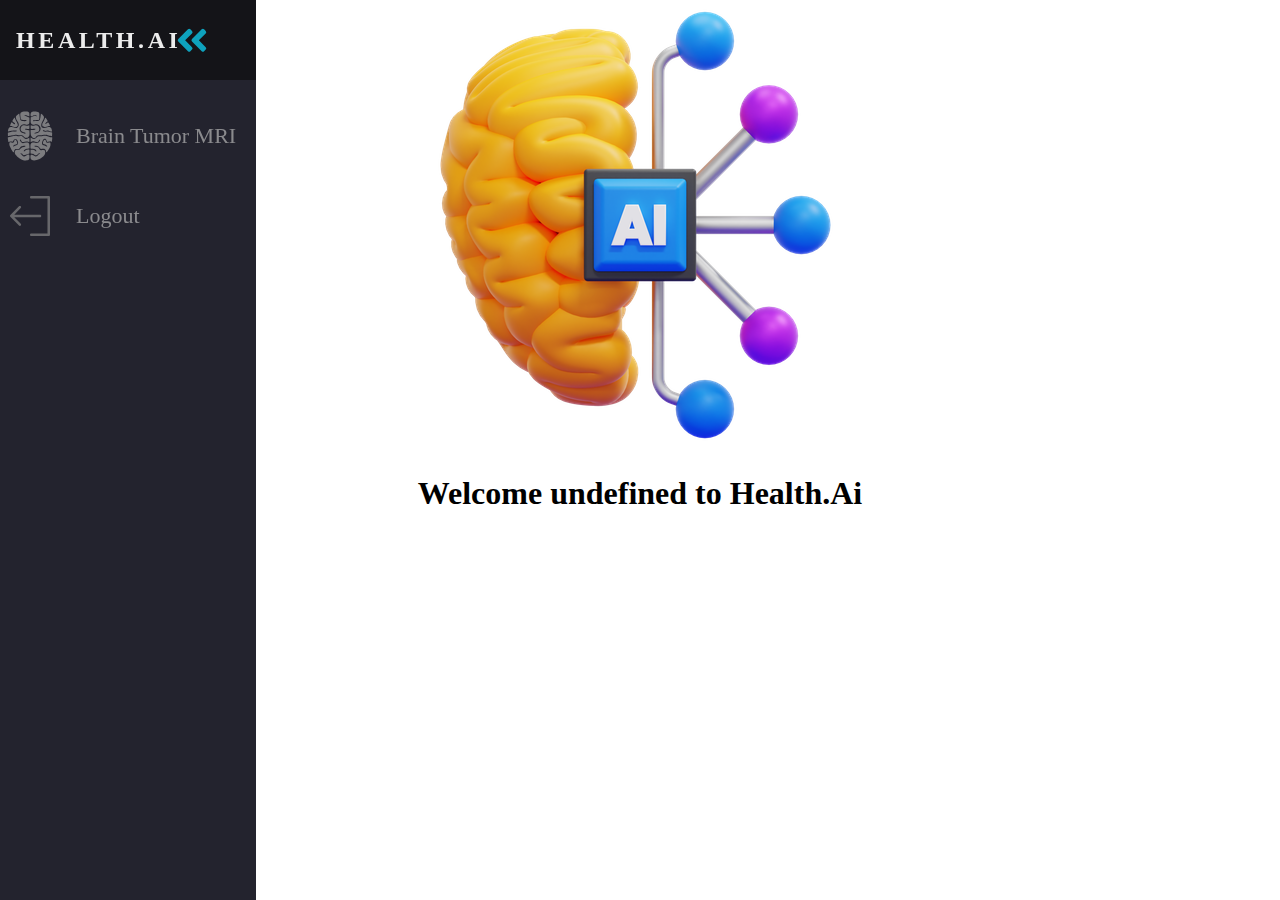
==== dashboard.html @ 9c0617b1 "Add dashboard" ====
<!DOCTYPE html>
<html lang="en">

<head>
  <script src="js/apiClient.js"></script>
  <script src="js/utils.js">  </script>
  <script src="js/api/user/api.js"></script>
  <script>validate()</script>
  <meta charset="UTF-8">
  <meta http-equiv="X-UA-Compatible" content="IE=edge">
  <meta name="viewport" content="width=device-width, initial-scale=1.0">
  <title>Health.Ai</title>
  <link href="assets/img/brain icon.svg" rel="icon">
  <link rel="stylesheet" href="style.css">

  <style>
    .card {
      box-shadow: 0 4px 8px 0 rgba(0, 0, 0, 0.2);
      max-width: 300px;
      margin: auto;
      text-align: center;
      font-family: arial;
    }

    .card:hover {
      box-shadow: 0px 8px 8px 2px rgb(155, 27, 187);
    }

    .title {
      color: grey;
      font-size: 18px;
    }

    button {
      border: none;
      outline: 0;
      display: inline-block;
      padding: 8px;
      color: white;
      background-color: #000;
      text-align: center;
      cursor: pointer;
      width: 100%;
      font-size: 18px;
    }

    a {
      text-decoration: none;
      font-size: 22px;
      color: black;
    }

    button:hover,
    a:hover {
      opacity: 0.7;
    }


    /* loader */


    .loader {
      border: 16px solid #00000000;
      border-radius: 50%;
      border-top: 16px solid rgb(155, 27, 187);
      width: 120px;
      height: 120px;
      -webkit-animation: spin 1s linear infinite;
      /* Safari */
      animation: spin 1s linear infinite;
    }

    /* Safari */
    @-webkit-keyframes spin {
      0% {
        -webkit-transform: rotate(0deg);
      }

      100% {
        -webkit-transform: rotate(360deg);
      }
    }

    @keyframes spin {
      0% {
        transform: rotate(0deg);
      }

      100% {
        transform: rotate(360deg);
      }
    }
  </style>
</head>

<body onload="welcome()">
  <nav class="navbar">
    <ul class="navbar-nav">
      <li class="logo">
        <d href="/dashboard.html" class="nav-link">
          <span class="link-text logo-text">Health.Ai</span>
          <svg aria-hidden="true" focusable="false" data-prefix="fad" data-icon="angle-double-right" role="img"
            xmlns="http://www.w3.org/2000/svg" viewBox="0 0 448 512"
            class="svg-inline--fa fa-angle-double-right fa-w-14 fa-5x">
            <g class="fa-group">
              <path fill="currentColor"
                d="M224 273L88.37 409a23.78 23.78 0 0 1-33.8 0L32 386.36a23.94 23.94 0 0 1 0-33.89l96.13-96.37L32 159.73a23.94 23.94 0 0 1 0-33.89l22.44-22.79a23.78 23.78 0 0 1 33.8 0L223.88 239a23.94 23.94 0 0 1 .1 34z"
                class="fa-secondary"></path>
              <path fill="currentColor"
                d="M415.89 273L280.34 409a23.77 23.77 0 0 1-33.79 0L224 386.26a23.94 23.94 0 0 1 0-33.89L320.11 256l-96-96.47a23.94 23.94 0 0 1 0-33.89l22.52-22.59a23.77 23.77 0 0 1 33.79 0L416 239a24 24 0 0 1-.11 34z"
                class="fa-primary"></path>
            </g>
          </svg>
          </a>
      </li>

      <li class="nav-item">
        <a href="/brainTumorMri.html" class="nav-link">
          <img src="assets/img/brain icon.svg" class="img-fluid" alt="" width="60" height="50">
          <span class="link-text">Brain Tumor MRI </span>
        </a>
      </li>

      <li class="nav-item">
        <a href="#" class="nav-link" onclick="logout()">
          <img src="assets/img/logout.svg" class="img-fluid" alt="" width="60" height="40">
          <span class="link-text">Logout </span>
        </a>
      </li>


    </ul>
  </nav>

  <center>

    <img src="ai-brain.webp" class="img-fluid animated">

    <h1 id="dashboard_title"></h1>

  </center>


  <div class="loader" style="display: none; margin-left: auto; margin-right: auto;" id="loader"></div>

  <Table id="grid" style="margin-left: auto; margin-right: auto;">

  </Table>
</body>
<script src="back.js"></script>


</html>
---- style.css ----
:root {
  font-size: 16px;
  font-family: 'Open Sans';
  --text-primary: #b6b6b6;
  --text-secondary: #ececec;
  --bg-primary: #23232e;
  --bg-secondary: #141418;
  --transition-speed: 600ms;
}

body {
  color: black;
  background-color: white;
  margin: 0;
  padding: 0;
}

.brain-tumor{
  background-image: url('assets/img/brainBackground.svg ');
  background-repeat: no-repeat;
  background-attachment: fixed;
  background-position: center;
}

body::-webkit-scrollbar {
  width: 0.25rem;
}

body::-webkit-scrollbar-track {
  background: #1e1e24;
}

body::-webkit-scrollbar-thumb {
  background: #6649b8;
}

main {
  margin-left: 5rem;
  padding: 1rem;
}

.navbar {
  position: fixed;
  background-color: var(--bg-primary);
  transition: width 600ms ease;
  overflow: hidden;
}

.navbar-nav {
  list-style: none;
  padding: 0;
  margin: 0;
  display: flex;
  flex-direction: column;
  align-items: center;
  height: 100%;
}

.nav-item {
  width: 100%;
}



.nav-link {
  display: flex;
  align-items: center;
  height: 5rem;
  color: var(--text-primary);
  text-decoration: none;
  filter: grayscale(100%) opacity(0.7);
  transition: var(--transition-speed);
}

.nav-link:hover {
  filter: grayscale(0%) opacity(1);
  background: var(--bg-secondary);
  color: var(--text-secondary);
}

.link-text {
  display: none;
  margin-left: 1rem;
}

.nav-link svg {
  width: 2rem;
  min-width: 2rem;
  margin: 0 1.5rem;
}

.fa-primary {
  color: #0ea2bd;
}

.fa-secondary {
  color: #0ea2bd;
}

.fa-primary,
.fa-secondary {
  transition: var(--transition-speed);
}

.logo {
  font-weight: bold;
  text-transform: uppercase;
  margin-bottom: 1rem;
  text-align: center;
  color: var(--text-secondary);
  background: var(--bg-secondary);
  font-size: 1.5rem;
  letter-spacing: 0.3ch;
  width: 100%;
}

.logo svg {
  transform: rotate(0deg);
  transition: var(--transition-speed);
}

.logo-text {
  display: inline;
  position: absolute;
  left: -999px;
  transition: var(--transition-speed);
}

.navbar:hover .logo svg {
  transform: rotate(-180deg);
}

/* Small screens */
@media only screen and (max-width: 600px) {
  .navbar {
    bottom: 0;
    width: 100vw;
    height: 5rem;
  }

  .logo {
    display: none;
  }

  .navbar-nav {
    flex-direction: row;
  }

  .nav-link {
    justify-content: center;
  }

  main {
    margin: 0;
  }
}

/* Large screens */
@media only screen and (min-width: 600px) {
  .navbar {
    top: 0;
    width: 5rem;
    height: 100vh;
  }

  .navbar:hover {
    width: 16rem;
  }

  .navbar:hover .link-text {
    display: inline;
  }

  .navbar:hover .logo svg {
    margin-left: 11rem;
  }

  .navbar:hover .logo-text {
    left: 0px;
  }
}

input[type="file"] {
  display: none;
}

.custom-file-upload {
  border: 1px solid #ccc;
  display: inline-block;
  padding: 6px 12px;
  padding-top: 2.5rem;
  cursor: pointer;
  margin-top: 5rem;
  width: 40rem;
  height: 5rem;
  font-size: xx-large;
  background-color: #0ad4f36e;
  border-radius: 5%;
  font-family: Verdana, Geneva, Tahoma, sans-serif;
}
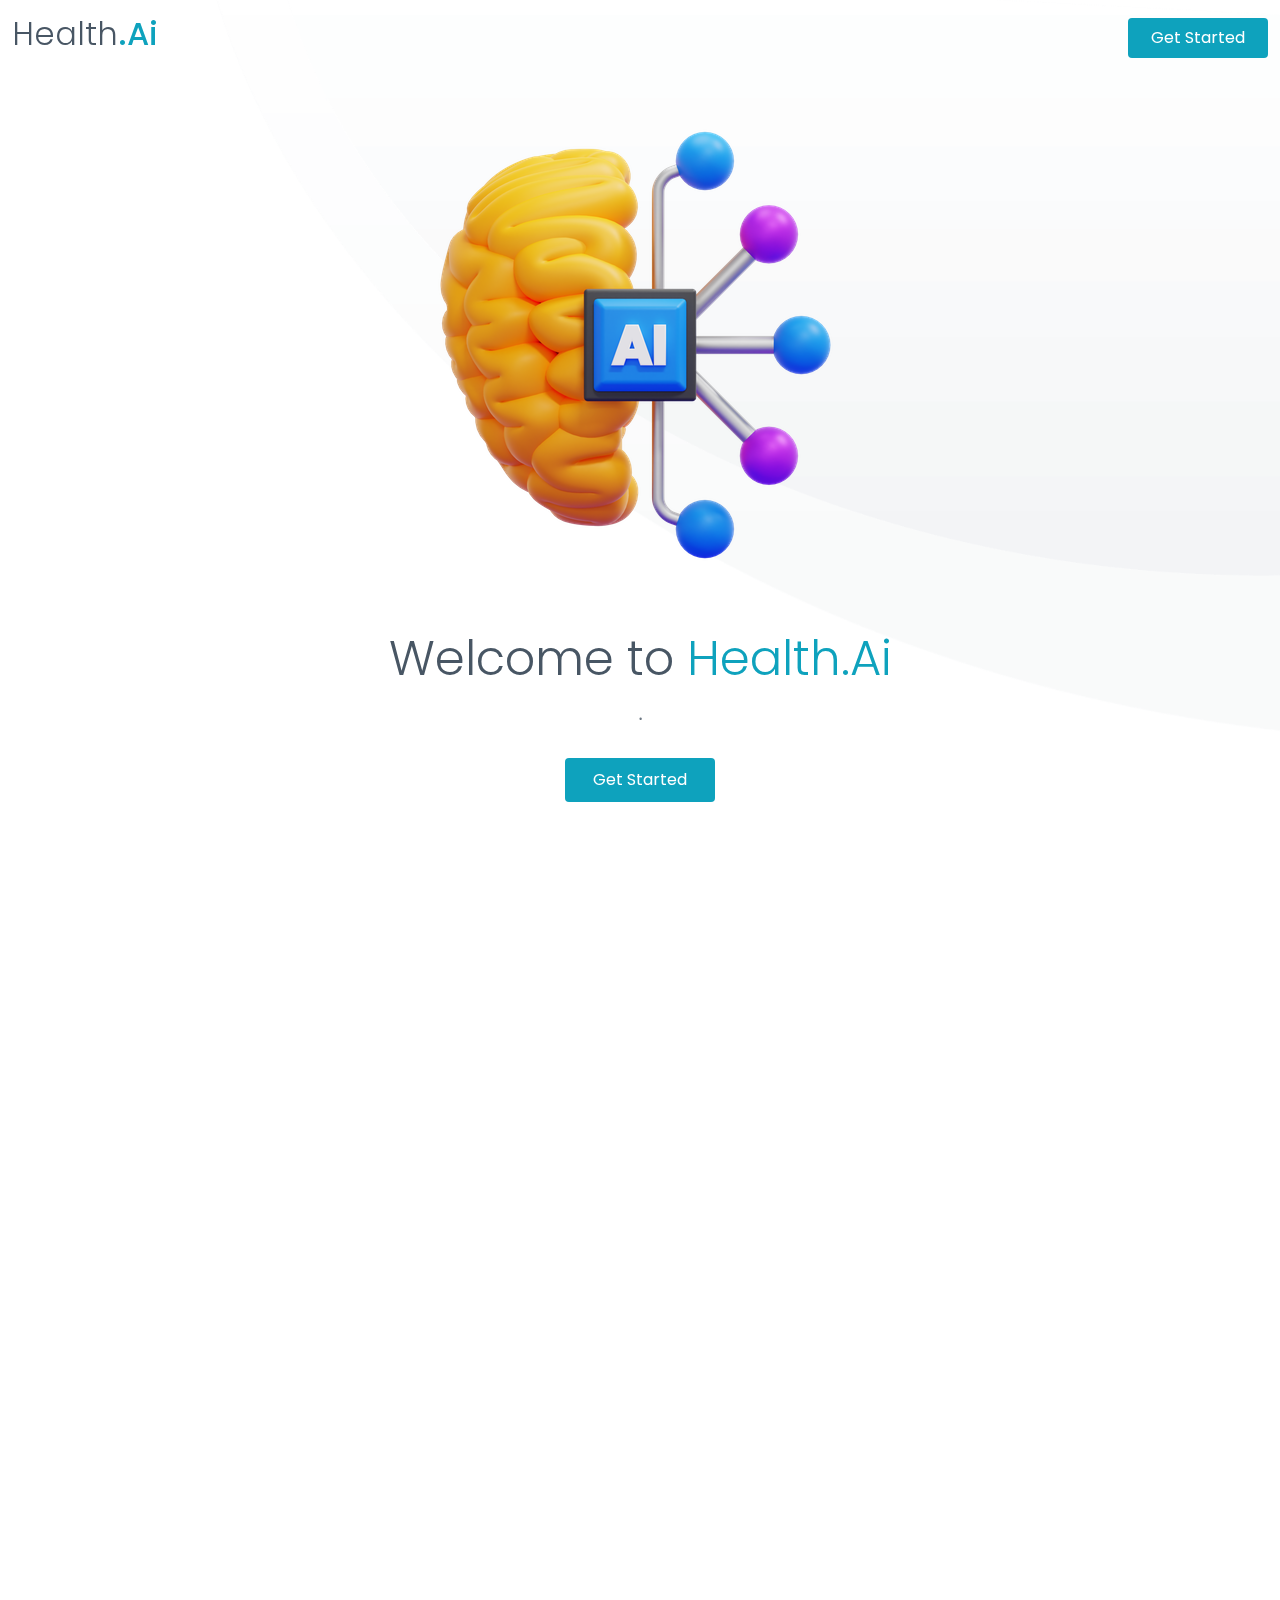
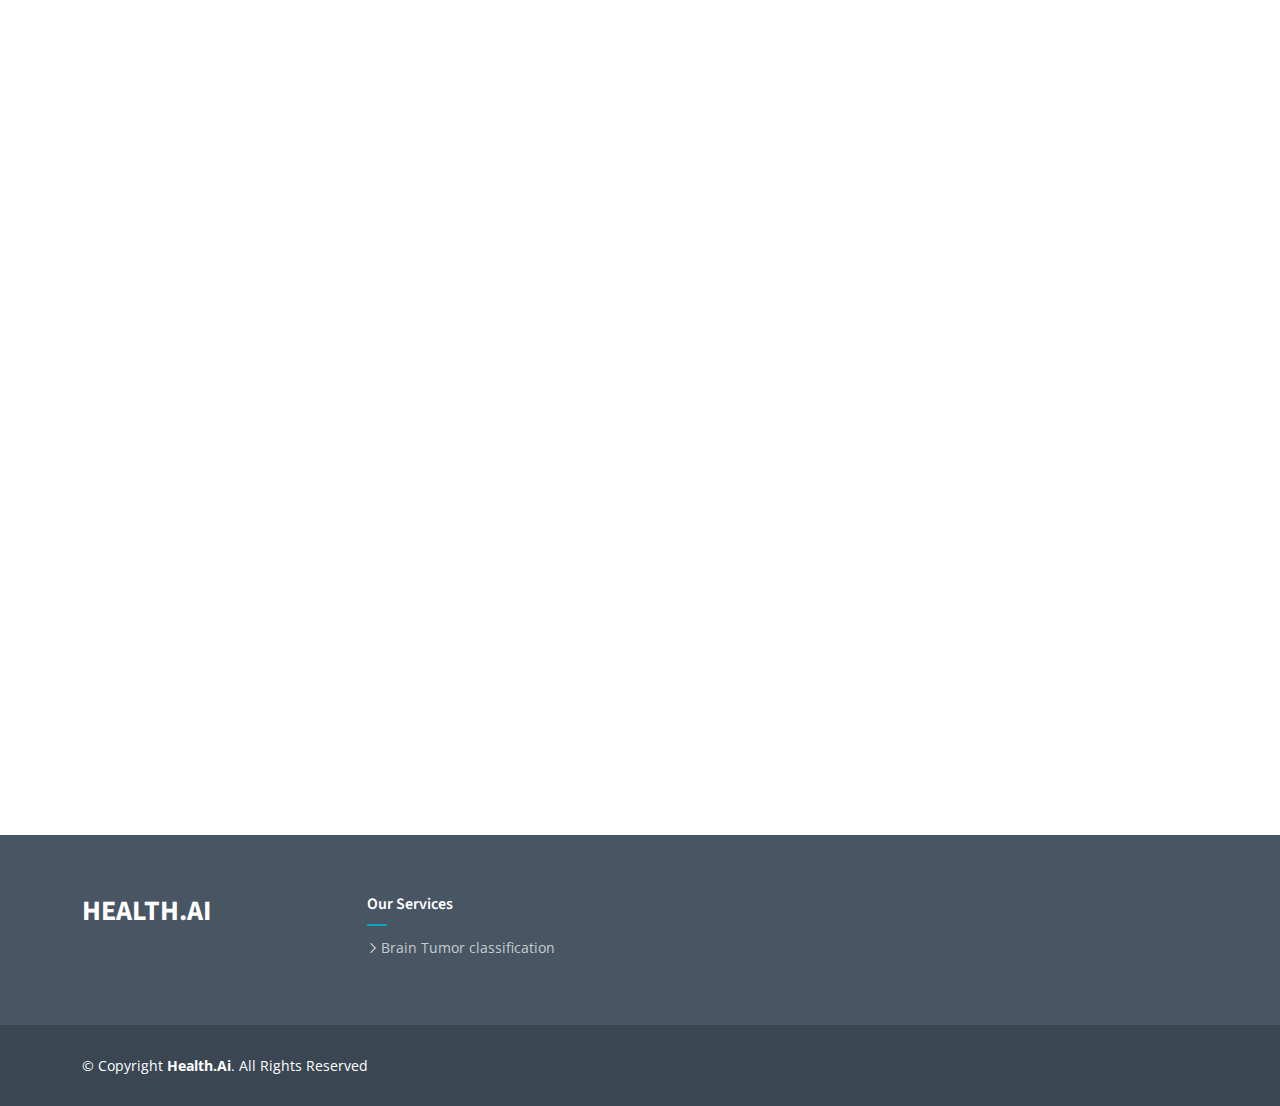
==== commit d62eb450: "Change card layout to table" ====
--- a/dashboard.html
+++ b/dashboard.html
@@ -2,6 +2,7 @@
 <html lang="en">
 
 <head>
+  <script src="js/envinment.js"></script>
   <script src="js/apiClient.js"></script>
   <script src="js/utils.js">  </script>
   <script src="js/api/user/api.js"></script>
